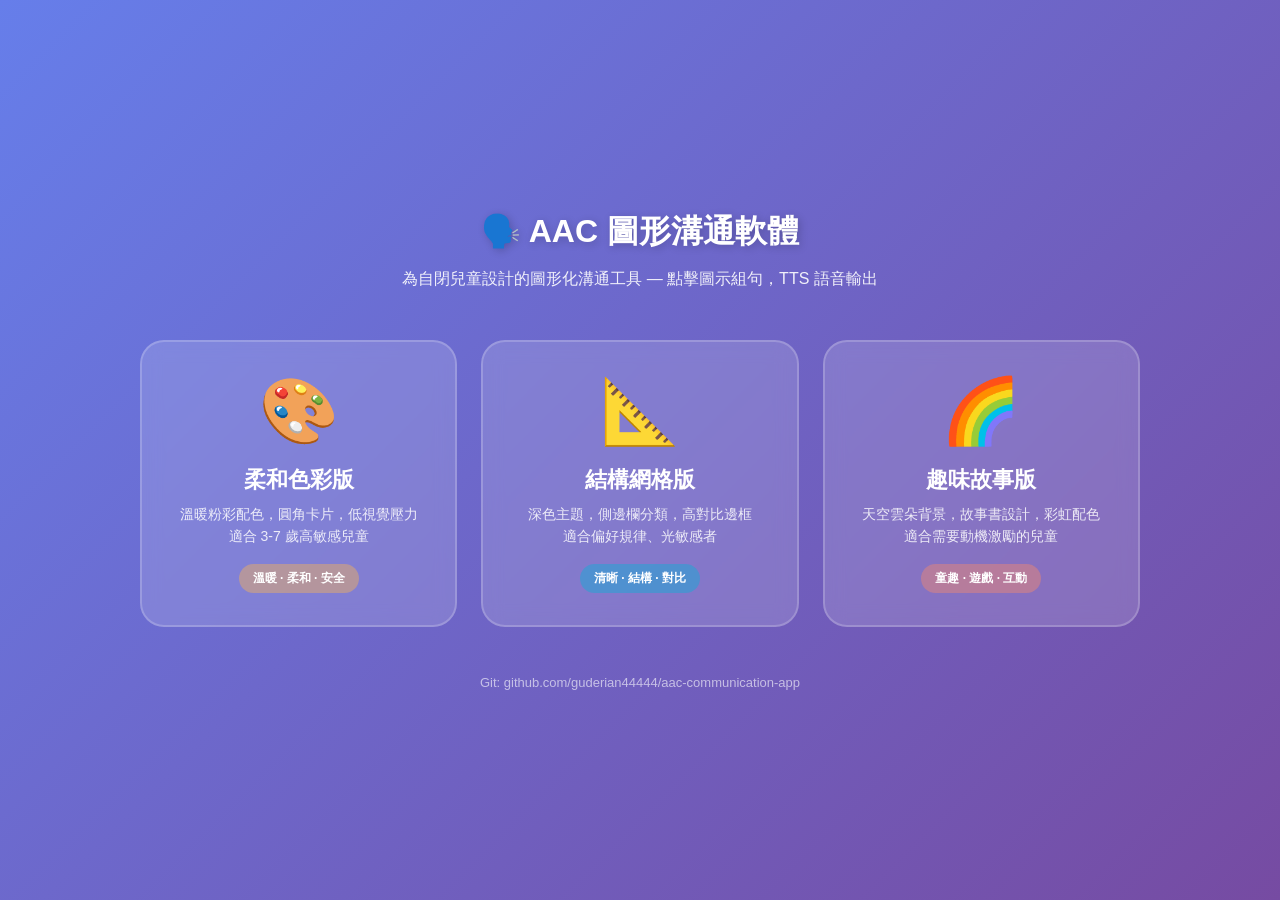
==== index.html @ 08c316b3 "feat: 新增首頁入口頁面，導航至三個原型" ====
<!DOCTYPE html>
<html lang="zh-Hant">
<head>
<meta charset="UTF-8">
<meta name="viewport" content="width=device-width, initial-scale=1.0">
<title>AAC 圖形溝通軟體 - 視覺原型</title>
<style>
  * { box-sizing: border-box; margin: 0; padding: 0; }
  body {
    font-family: "Noto Sans TC", "Microsoft JhengHei", sans-serif;
    background: linear-gradient(135deg, #667eea 0%, #764ba2 100%);
    min-height: 100vh;
    display: flex;
    flex-direction: column;
    align-items: center;
    justify-content: center;
    padding: 40px 20px;
    color: white;
  }
  h1 {
    font-size: 32px;
    margin-bottom: 12px;
    text-align: center;
    text-shadow: 2px 2px 8px rgba(0,0,0,0.2);
  }
  .subtitle {
    font-size: 16px;
    opacity: 0.9;
    margin-bottom: 48px;
    text-align: center;
    max-width: 500px;
    line-height: 1.6;
  }
  .cards {
    display: grid;
    grid-template-columns: repeat(auto-fit, minmax(280px, 1fr));
    gap: 24px;
    max-width: 1000px;
    width: 100%;
  }
  .card {
    background: rgba(255,255,255,0.15);
    backdrop-filter: blur(10px);
    border-radius: 24px;
    padding: 32px 24px;
    text-align: center;
    cursor: pointer;
    transition: all 0.3s;
    border: 2px solid rgba(255,255,255,0.2);
    text-decoration: none;
    color: white;
    display: block;
  }
  .card:hover {
    transform: translateY(-8px);
    background: rgba(255,255,255,0.25);
    border-color: rgba(255,255,255,0.5);
    box-shadow: 0 16px 48px rgba(0,0,0,0.2);
  }
  .card-icon {
    font-size: 64px;
    margin-bottom: 16px;
  }
  .card-title {
    font-size: 22px;
    font-weight: 700;
    margin-bottom: 8px;
  }
  .card-desc {
    font-size: 14px;
    opacity: 0.85;
    line-height: 1.6;
    margin-bottom: 16px;
  }
  .card-tag {
    display: inline-block;
    padding: 6px 14px;
    border-radius: 20px;
    font-size: 12px;
    font-weight: 600;
    background: rgba(255,255,255,0.2);
  }
  .card:nth-child(1) .card-tag { background: rgba(255,183,77,0.4); }
  .card:nth-child(2) .card-tag { background: rgba(0,180,216,0.4); }
  .card:nth-child(3) .card-tag { background: rgba(255,138,101,0.4); }
  footer {
    margin-top: 48px;
    font-size: 13px;
    opacity: 0.6;
  }
  @media (max-width: 600px) {
    h1 { font-size: 24px; }
    .cards { grid-template-columns: 1fr; }
  }
</style>
</head>
<body>

<h1>🗣️ AAC 圖形溝通軟體</h1>
<p class="subtitle">為自閉兒童設計的圖形化溝通工具 — 點擊圖示組句，TTS 語音輸出</p>

<div class="cards">
  <a class="card" href="001-calm-colorful/index.html">
    <div class="card-icon">🎨</div>
    <div class="card-title">柔和色彩版</div>
    <div class="card-desc">溫暖粉彩配色，圓角卡片，低視覺壓力<br>適合 3-7 歲高敏感兒童</div>
    <span class="card-tag">溫暖 · 柔和 · 安全</span>
  </a>

  <a class="card" href="002-structured-grid/index.html">
    <div class="card-icon">📐</div>
    <div class="card-title">結構網格版</div>
    <div class="card-desc">深色主題，側邊欄分類，高對比邊框<br>適合偏好規律、光敏感者</div>
    <span class="card-tag">清晰 · 結構 · 對比</span>
  </a>

  <a class="card" href="003-playful-story/index.html">
    <div class="card-icon">🌈</div>
    <div class="card-title">趣味故事版</div>
    <div class="card-desc">天空雲朵背景，故事書設計，彩虹配色<br>適合需要動機激勵的兒童</div>
    <span class="card-tag">童趣 · 遊戲 · 互動</span>
  </a>
</div>

<footer>Git: github.com/guderian44444/aac-communication-app</footer>

</body>
</html>
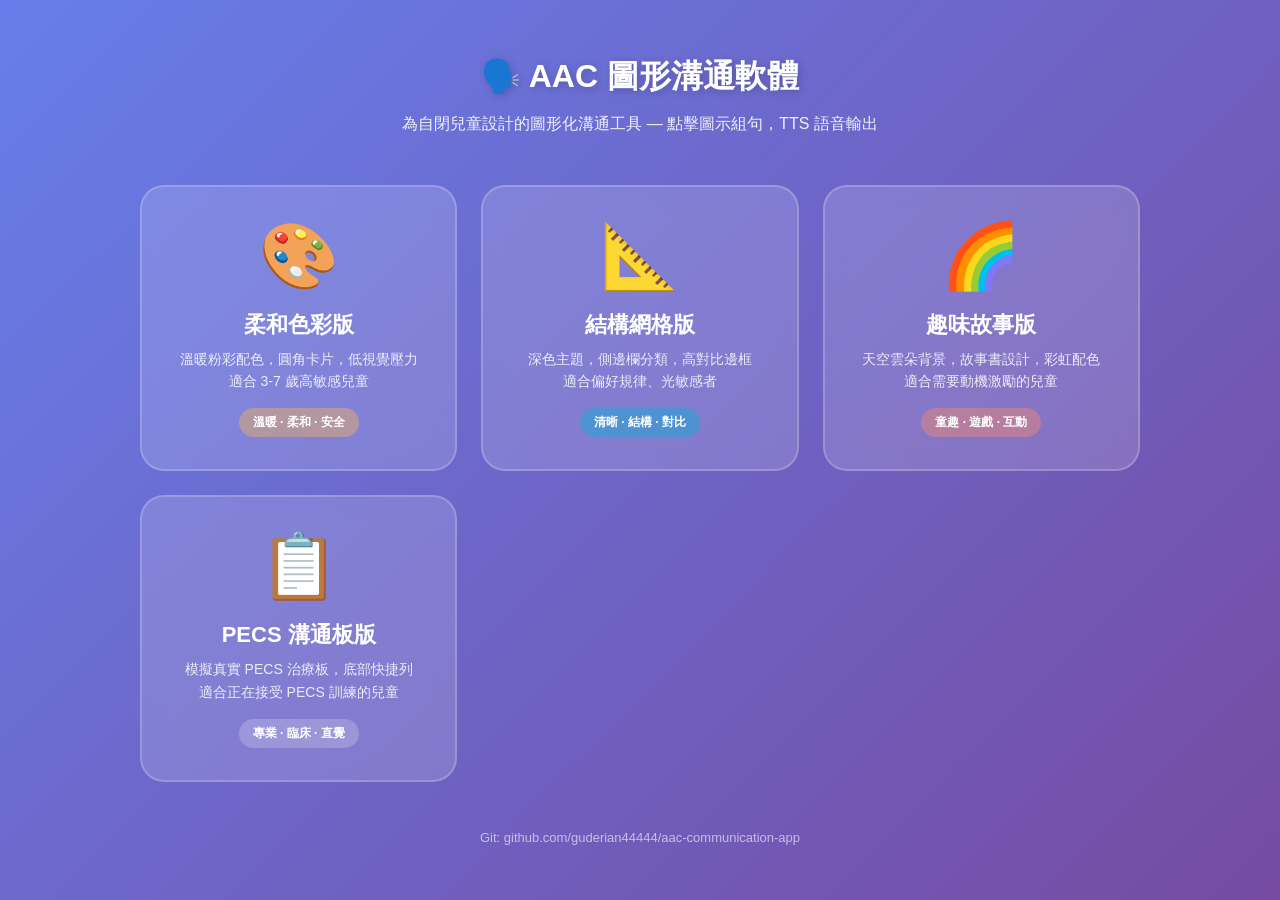
==== commit b3e27f89: "feat: 新增第4版 - PECS溝通板風格 模擬真實PECS治療板，底部快捷列，臨床專業風格 更新首頁加入第4版入口" ====
--- a/index.html
+++ b/index.html
@@ -120,6 +120,13 @@
     <div class="card-desc">天空雲朵背景，故事書設計，彩虹配色<br>適合需要動機激勵的兒童</div>
     <span class="card-tag">童趣 · 遊戲 · 互動</span>
   </a>
+
+  <a class="card" href="004-pecs-board/index.html">
+    <div class="card-icon">📋</div>
+    <div class="card-title">PECS 溝通板版</div>
+    <div class="card-desc">模擬真實 PECS 治療板，底部快捷列<br>適合正在接受 PECS 訓練的兒童</div>
+    <span class="card-tag">專業 · 臨床 · 直覺</span>
+  </a>
 </div>
 
 <footer>Git: github.com/guderian44444/aac-communication-app</footer>
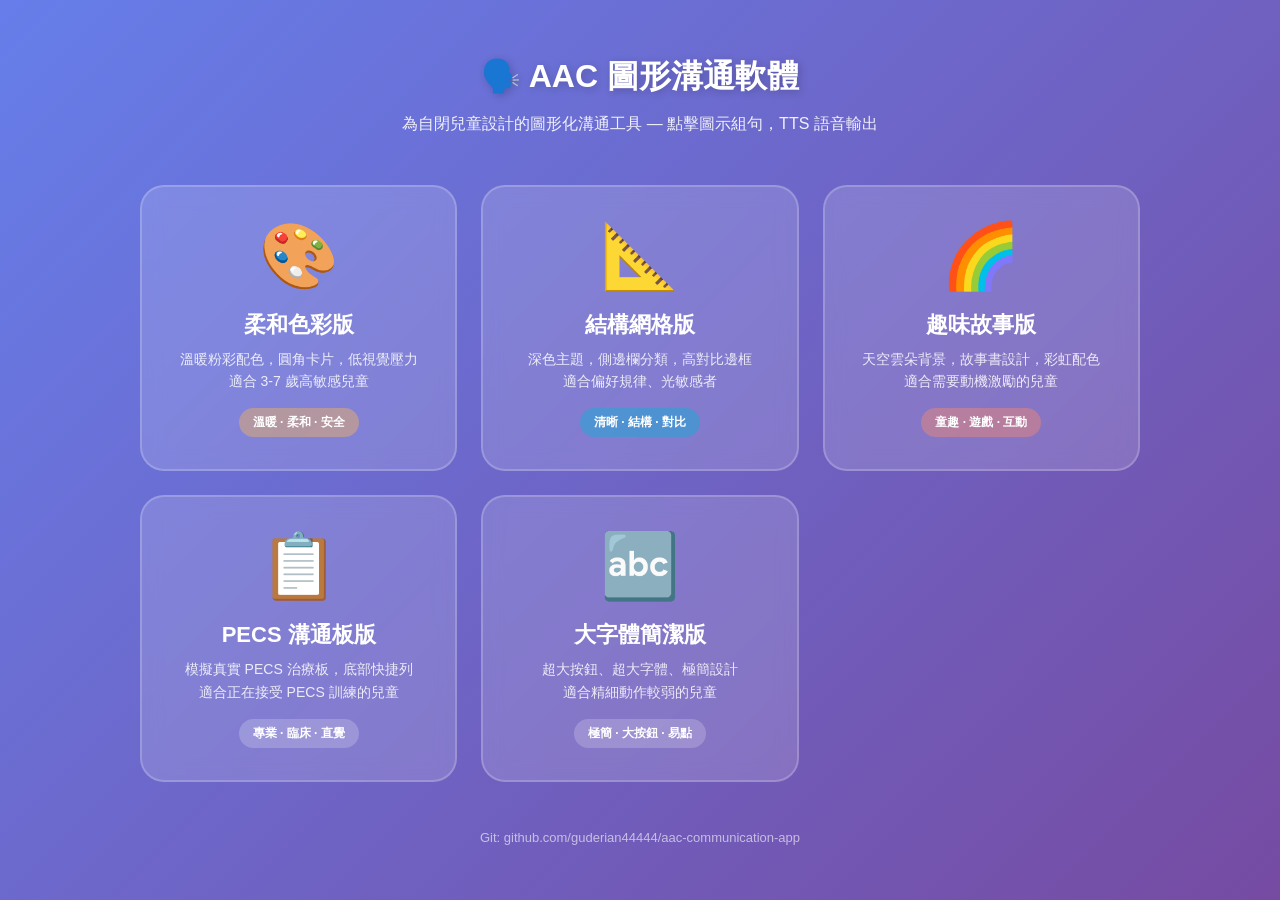
==== commit 7dfb032c: "feat: 新增第5版 - 大字體簡潔版 超大按鈕(140px)、超大字體、極簡黑白灰設計 適合精細動作較弱或低視力使用者 更新首頁加入第5版入口" ====
--- a/index.html
+++ b/index.html
@@ -127,6 +127,13 @@
     <div class="card-desc">模擬真實 PECS 治療板，底部快捷列<br>適合正在接受 PECS 訓練的兒童</div>
     <span class="card-tag">專業 · 臨床 · 直覺</span>
   </a>
+
+  <a class="card" href="005-large-button/index.html">
+    <div class="card-icon">🔤</div>
+    <div class="card-title">大字體簡潔版</div>
+    <div class="card-desc">超大按鈕、超大字體、極簡設計<br>適合精細動作較弱的兒童</div>
+    <span class="card-tag">極簡 · 大按鈕 · 易點</span>
+  </a>
 </div>
 
 <footer>Git: github.com/guderian44444/aac-communication-app</footer>
